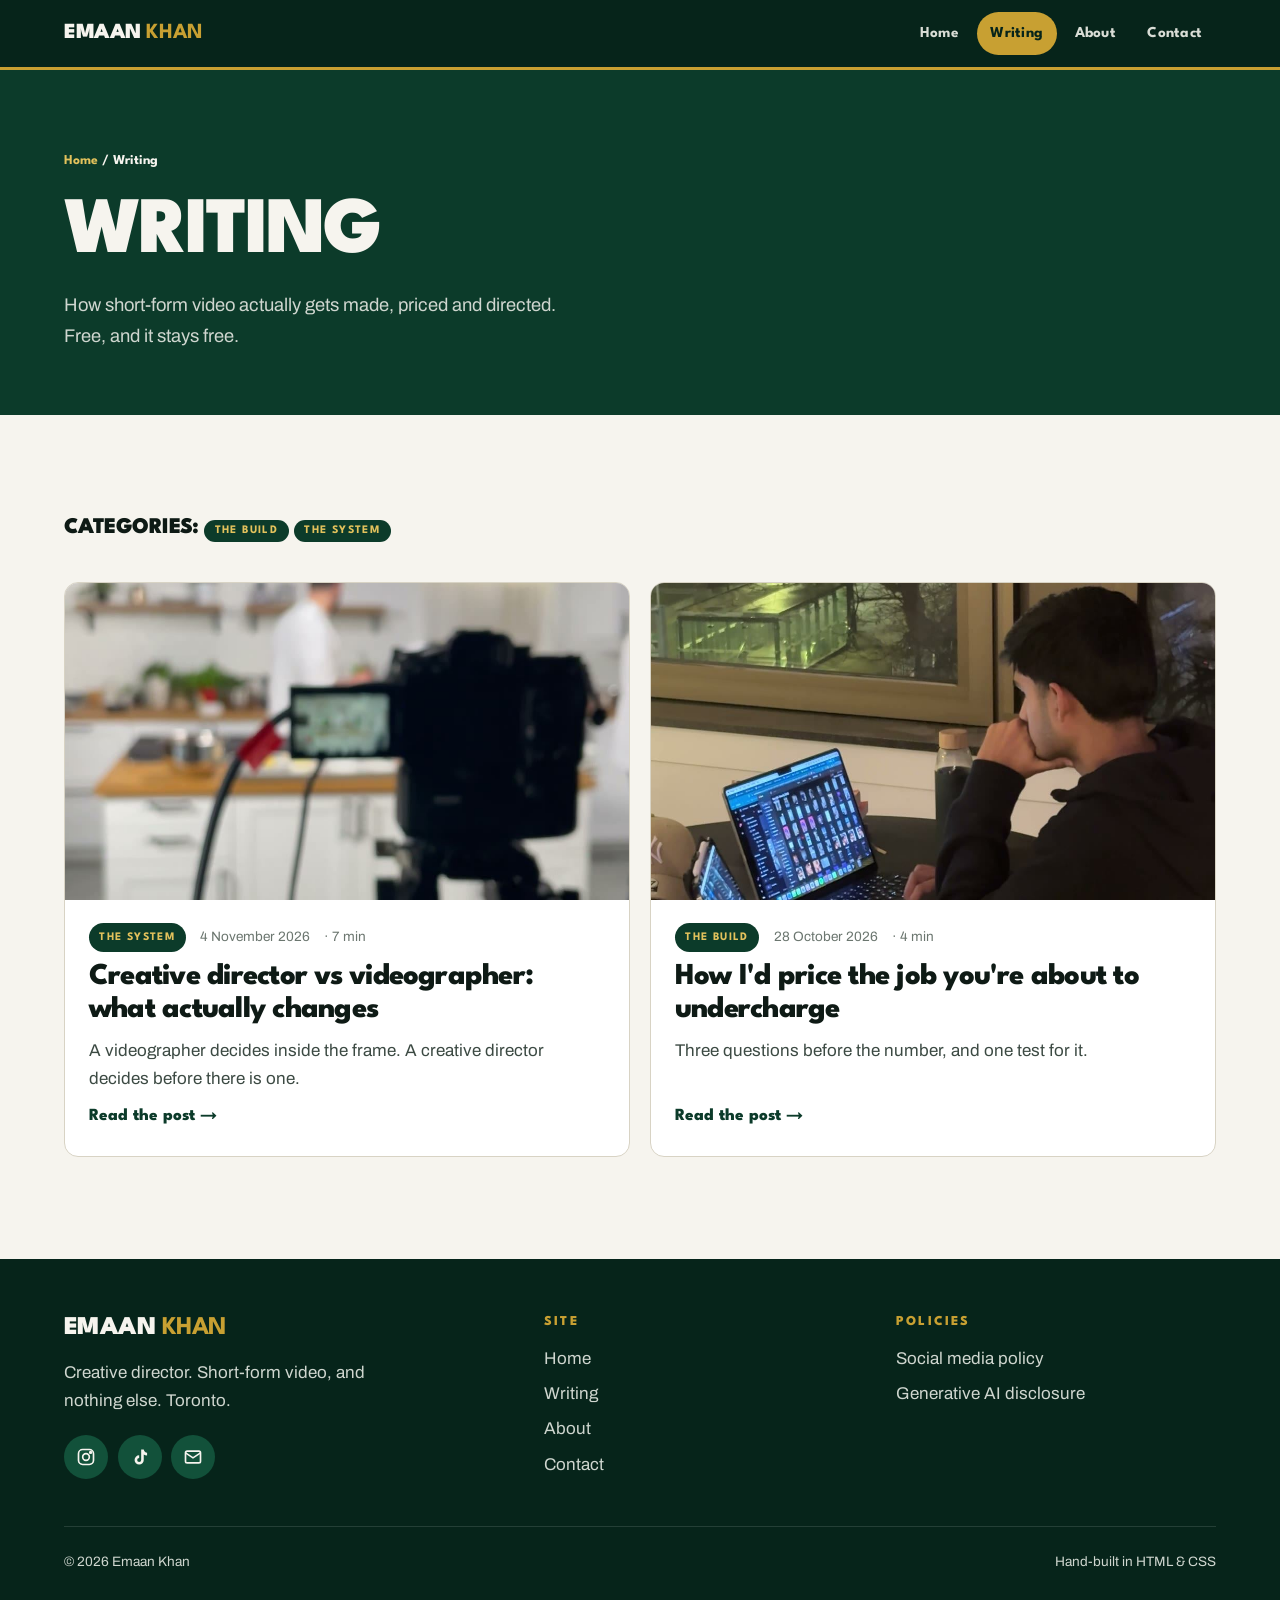
==== writing/index.html @ 7c9ca9fd "Redesign site: bold League Spartan type, clear nav, writing index, real media, About page Adds frame" ====
<!doctype html>
<html lang="en">
<head>
<meta charset="utf-8">
<meta name="viewport" content="width=device-width, initial-scale=1">
<title>Writing | Emaan Khan</title>
<meta name="description" content="Posts on directing, pricing and building short-form video, by Emaan Khan.">
<meta property="og:title" content="Writing | Emaan Khan">
<meta property="og:description" content="Posts on directing, pricing and building short-form video, by Emaan Khan.">
<meta property="og:type" content="website">
<meta name="theme-color" content="#06241A">
<link rel="preconnect" href="https://fonts.googleapis.com"><link rel="preconnect" href="https://fonts.gstatic.com" crossorigin><link href="https://fonts.googleapis.com/css2?family=League+Spartan:wght@600;700;800;900&family=Archivo:wght@400;500;600;700&display=swap" rel="stylesheet">
<link rel="stylesheet" href="../styles.css">

</head>
<body>
<a class="skip" href="#main">Skip to content</a>

<header class="bar" id="bar">
  <div class="wrap bar-in">
    <a class="logo" href="../">Emaan <b>Khan</b></a>
    <button class="menu-toggle" aria-expanded="false" aria-controls="menu">Menu</button>
    <nav aria-label="Primary"><ul class="menu" id="menu"><li><a href=".././">Home</a></li><li><a href="../writing/" aria-current="page">Writing</a></li><li><a href="../about.html">About</a></li><li><a href="../contact.html">Contact</a></li></ul></nav>
  </div>
</header>

<main id="main">

<section class="page-head">
  <div class="wrap">
    <p class="crumbs"><a href="../">Home</a> / Writing</p>
    <h1>Writing</h1>
    <p class="lede">How short-form video actually gets made, priced and directed. Free, and it stays free.</p>
  </div>
</section>
<section class="section">
  <div class="wrap">
    <div class="section-head" id="the-system"><h2 style="font-size:1.4rem">Categories: <span class="chip" id="the-build">The Build</span> <span class="chip">The System</span></h2></div>
    <div class="post-list">
      <a class="post-card rise" href="creative-director-vs-videographer.html">
        <figure><img src="../media/set-monitor.jpg" alt="" loading="lazy"></figure>
        <div class="pc-body">
          <div class="meta"><span class="chip">The System</span><time datetime="2026-11-04">4 November 2026</time><span>&middot; 7 min</span></div>
          <h3>Creative director vs videographer: what actually changes</h3>
          <p>A videographer decides inside the frame. A creative director decides before there is one.</p>
          <span class="read-more">Read the post &rarr;</span>
        </div>
      </a>
      <a class="post-card rise" href="how-to-price-a-video-job.html">
        <figure><img src="../media/desk-window.jpg" alt="" loading="lazy"></figure>
        <div class="pc-body">
          <div class="meta"><span class="chip">The Build</span><time datetime="2026-10-28">28 October 2026</time><span>&middot; 4 min</span></div>
          <h3>How I'd price the job you're about to undercharge</h3>
          <p>Three questions before the number, and one test for it.</p>
          <span class="read-more">Read the post &rarr;</span>
        </div>
      </a>
    </div>
  </div>
</section>
</main>

<footer class="footer">
  <div class="wrap">
    <div class="footer-grid">
      <div>
        <a class="logo" href="../">Emaan <b>Khan</b></a>
        <p style="margin-top:1rem;max-width:34ch">Creative director. Short-form video, and nothing else. Toronto.</p>
        <div class="icons ">
      <a href="https://instagram.com/emaanakh" target="_blank" rel="noopener" aria-label="Instagram"><svg viewBox="0 0 24 24" fill="none" stroke="currentColor" stroke-width="2"><rect x="3" y="3" width="18" height="18" rx="5"/><circle cx="12" cy="12" r="4"/><circle cx="17.5" cy="6.5" r="1" fill="currentColor"/></svg></a>
      <a href="https://tiktok.com/@emaanakh" target="_blank" rel="noopener" aria-label="TikTok"><svg viewBox="0 0 24 24" fill="currentColor"><path d="M16.5 3c.4 2.3 1.9 3.8 4 4v3.1c-1.5 0-2.9-.4-4-1.2v6.6A5.5 5.5 0 1 1 11 10v3.2a2.4 2.4 0 1 0 2.4 2.4V3h3.1z"/></svg></a>
      <a href="mailto:emaan@venture-x.ca" aria-label="Email"><svg viewBox="0 0 24 24" fill="none" stroke="currentColor" stroke-width="2"><rect x="3" y="5" width="18" height="14" rx="2"/><path d="M3 7l9 6 9-6"/></svg></a>
    </div>
      </div>
      <div>
        <h4>Site</h4>
        <ul>
          <li><a href="../">Home</a></li>
          <li><a href="../writing/">Writing</a></li>
          <li><a href="../about.html">About</a></li>
          <li><a href="../contact.html">Contact</a></li>
        </ul>
      </div>
      <div>
        <h4>Policies</h4>
        <ul>
          <li><a href="../policies.html#social">Social media policy</a></li>
          <li><a href="../policies.html#ai">Generative AI disclosure</a></li>
        </ul>
      </div>
    </div>
    <p class="colophon"><span>&copy; 2026 Emaan Khan</span><span>Hand-built in HTML &amp; CSS</span></p>
  </div>
</footer>

<script>
(function(){
  var bar=document.getElementById('bar'),t=bar.querySelector('.menu-toggle');
  t.addEventListener('click',function(){var o=bar.classList.toggle('open');t.setAttribute('aria-expanded',o)});
  var els=document.querySelectorAll('.rise');
  if(!('IntersectionObserver' in window)||matchMedia('(prefers-reduced-motion:reduce)').matches){els.forEach(function(e){e.classList.add('in')});return}
  var io=new IntersectionObserver(function(es){es.forEach(function(e){if(e.isIntersecting){e.target.classList.add('in');io.unobserve(e.target)}})},{rootMargin:'0px 0px -8% 0px',threshold:.05});
  els.forEach(function(e){io.observe(e)});
})();
</script>
</body>
</html>
---- styles.css ----
/* Emaan Khan — personal site, v3 (16 Nov 2026)
   EK PB palette: racing green ground, gold accent, linen for reading.
   Type: League Spartan (display, 800–900) + Archivo (body). Bold, no serifs. */

:root{
  --green:#0C3B2A;
  --green-deep:#06241A;
  --green-lift:#12513A;
  --gold:#C8A032;
  --gold-br:#E3C25C;
  --linen:#F6F4EE;
  --linen-2:#ECE8DD;
  --ink:#0E1A15;
  --ink-2:#3C4A43;
  --ink-3:#6B766F;
  --line:#D8D3C4;
  --display:"League Spartan","Archivo","Helvetica Neue",Arial,sans-serif;
  --body:"Archivo","Helvetica Neue",Arial,sans-serif;
  --wrap:72rem;
  --gap:clamp(3.5rem,8vw,6.5rem);
  --radius:14px;
}

*,*::before,*::after{box-sizing:border-box}
html{-webkit-text-size-adjust:100%;scroll-behavior:smooth;scroll-padding-top:5rem}
body{margin:0;background:var(--linen);color:var(--ink);font-family:var(--body);font-size:1.0625rem;line-height:1.65;-webkit-font-smoothing:antialiased}
img,video{max-width:100%;display:block;height:auto}
a{color:inherit}
h1,h2,h3,h4{font-family:var(--display);font-weight:800;line-height:1;letter-spacing:-.025em;margin:0}
p{margin:0 0 1.1rem}
ul{margin:0;padding:0;list-style:none}

.wrap{width:min(100% - 2rem,var(--wrap));margin-inline:auto}
.narrow{width:min(100% - 2rem,44rem);margin-inline:auto}
.skip{position:absolute;left:-9999px}
.skip:focus{left:1rem;top:1rem;position:fixed;z-index:50;background:var(--gold);color:var(--green-deep);padding:.6rem 1rem;font-weight:700}
:focus-visible{outline:3px solid var(--gold);outline-offset:3px}

.eyebrow{font-family:var(--display);font-weight:700;font-size:.8rem;letter-spacing:.16em;text-transform:uppercase;color:var(--gold)}
.dim{color:var(--ink-3)}

/* ── top bar ───────────────────────────────────────────────── */
.bar{position:sticky;top:0;z-index:20;background:var(--green-deep);color:var(--linen);border-bottom:3px solid var(--gold)}
.bar-in{display:flex;align-items:center;justify-content:flex-start;gap:1rem;min-height:4.2rem}
.bar .logo{margin-right:auto}
.logo{font-family:var(--display);font-weight:900;font-size:1.35rem;text-decoration:none;letter-spacing:-.02em;text-transform:uppercase;line-height:1}
.logo b{color:var(--gold)}
.menu{display:flex;gap:.25rem}
.menu a{display:block;padding:.55rem .85rem;border-radius:999px;text-decoration:none;font-family:var(--display);font-weight:700;font-size:.95rem;letter-spacing:.02em;color:#D9DDD6;transition:background .15s,color .15s}
.menu a:hover{background:var(--green-lift);color:#fff}
.menu a[aria-current]{background:var(--gold);color:var(--green-deep)}
.menu .cta-pill{border:2px solid var(--gold);color:var(--gold-br)}
.menu-toggle{display:none}
@media (max-width:720px){
  .menu-toggle{display:inline-flex;align-items:center;gap:.5rem;background:none;border:2px solid var(--gold);color:var(--gold-br);font-family:var(--display);font-weight:700;font-size:.9rem;padding:.45rem .85rem;border-radius:999px;cursor:pointer}
  .menu{display:none;position:absolute;left:0;right:0;top:100%;flex-direction:column;background:var(--green-deep);padding:.5rem 1rem 1rem;border-bottom:3px solid var(--gold)}
  .bar.open .menu{display:flex}
  .menu a{font-size:1.15rem;padding:.8rem 1rem;border-radius:10px}
}

/* ── buttons ───────────────────────────────────────────────── */
.btn{display:inline-flex;align-items:center;gap:.6rem;font-family:var(--display);font-weight:800;font-size:1.05rem;text-decoration:none;background:var(--gold);color:var(--green-deep);padding:.95rem 1.5rem;border-radius:999px;border:0;cursor:pointer;transition:transform .15s,background .15s}
.btn:hover{background:var(--gold-br);transform:translateY(-2px)}
.btn-ghost{background:transparent;color:inherit;border:2px solid currentColor}
.btn-ghost:hover{background:rgba(255,255,255,.08)}
.btn-row{display:flex;flex-wrap:wrap;gap:.75rem;margin-top:2rem}

/* ── hero ──────────────────────────────────────────────────── */
.hero{background:var(--green);color:var(--linen);padding:clamp(3rem,7vw,5.5rem) 0}
.hero-grid{display:grid;gap:2.5rem;align-items:center}
@media (min-width:860px){.hero-grid{grid-template-columns:1.25fr .75fr}}
.hero h1{font-size:clamp(2.9rem,8.5vw,6.2rem);font-weight:900;text-transform:uppercase;letter-spacing:-.035em;line-height:.92}
.hero h1 b{color:var(--gold)}
.hero .lede{font-size:clamp(1.05rem,2vw,1.25rem);color:#CFD6CF;max-width:40ch;margin-top:1.5rem}
.hero-media{border-radius:var(--radius);overflow:hidden;aspect-ratio:4/5;background:var(--green-deep);box-shadow:0 30px 60px -25px rgba(0,0,0,.6)}
.hero-media img,.hero-media video{width:100%;height:100%;object-fit:cover}

/* ── sections ──────────────────────────────────────────────── */
.section{padding:var(--gap) 0}
.section-alt{background:var(--linen-2)}
.section-dark{background:var(--green-deep);color:var(--linen)}
.section-head{display:flex;flex-wrap:wrap;align-items:end;justify-content:space-between;gap:1rem;margin-bottom:2.5rem}
.section-head h2{font-size:clamp(2.2rem,5.5vw,3.8rem);text-transform:uppercase;font-weight:900}
.section-head a{font-family:var(--display);font-weight:700;text-decoration:none;border-bottom:3px solid var(--gold)}

/* service cards */
.cards{display:grid;gap:1.25rem}
@media (min-width:760px){.cards{grid-template-columns:repeat(3,1fr)}}
.card{background:#fff;border-radius:var(--radius);overflow:hidden;border:1px solid var(--line);display:flex;flex-direction:column}
.card figure{margin:0;aspect-ratio:4/3;overflow:hidden}
.card figure img{width:100%;height:100%;object-fit:cover;transition:transform .5s}
.card:hover figure img{transform:scale(1.04)}
.card-body{padding:1.4rem 1.4rem 1.6rem}
.card .num{font-family:var(--display);font-weight:900;color:var(--gold);font-size:1rem}
.card h3{font-size:2rem;text-transform:uppercase;margin:.3rem 0 .6rem}
.card p{color:var(--ink-2);margin:0}

/* reel */
.reel-grid{display:grid;gap:2rem;align-items:center}
@media (min-width:860px){.reel-grid{grid-template-columns:.8fr 1.2fr}}
.reel-player{border-radius:var(--radius);overflow:hidden;background:#000;max-width:24rem;width:100%;margin-inline:auto;aspect-ratio:9/16}
.reel-player video{width:100%;height:100%;object-fit:cover}
.reel-copy h2{font-size:clamp(2.2rem,5vw,3.6rem);text-transform:uppercase;font-weight:900;margin-bottom:1.2rem}
.reel-copy h2 b{color:var(--gold)}
.reel-copy p{color:#CFD6CF;max-width:46ch}

/* post list */
.post-list{display:grid;gap:1.25rem}
@media (min-width:760px){.post-list{grid-template-columns:repeat(2,1fr)}}
.post-card{display:grid;grid-template-rows:auto 1fr;background:#fff;border:1px solid var(--line);border-radius:var(--radius);overflow:hidden;text-decoration:none;transition:transform .15s,box-shadow .15s}
.post-card:hover{transform:translateY(-4px);box-shadow:0 18px 40px -22px rgba(6,36,26,.45)}
.post-card figure{margin:0;aspect-ratio:16/9;overflow:hidden}
.post-card figure img{width:100%;height:100%;object-fit:cover}
.post-card .pc-body{padding:1.4rem 1.5rem 1.6rem;display:flex;flex-direction:column;gap:.6rem}
.post-card h3{font-size:clamp(1.45rem,2.6vw,1.9rem);line-height:1.08}
.post-card p{color:var(--ink-2);margin:0}
.meta{display:flex;flex-wrap:wrap;gap:.4rem .9rem;align-items:center;font-size:.85rem;color:var(--ink-3)}
.chip{display:inline-block;font-family:var(--display);font-weight:700;font-size:.72rem;letter-spacing:.12em;text-transform:uppercase;background:var(--green);color:var(--gold-br);padding:.32rem .65rem;border-radius:999px;text-decoration:none}
.read-more{font-family:var(--display);font-weight:800;color:var(--green);margin-top:auto}

/* mentorship */
.split{display:grid;gap:2.5rem}
@media (min-width:860px){.split{grid-template-columns:1fr 1fr;align-items:start}}
.big-claim{font-family:var(--display);font-weight:800;font-size:clamp(1.8rem,3.6vw,2.6rem);line-height:1.08;letter-spacing:-.02em;margin-bottom:1.4rem}
.ticks li{position:relative;padding:.85rem 0 .85rem 2.2rem;border-bottom:1px solid var(--line);font-weight:600}
.ticks li::before{content:"";position:absolute;left:0;top:1.05rem;width:1.15rem;height:1.15rem;border-radius:50%;background:var(--gold) url("data:image/svg+xml,%3Csvg xmlns='http://www.w3.org/2000/svg' viewBox='0 0 20 20'%3E%3Cpath d='M5 10.5l3 3 7-7' fill='none' stroke='%2306241A' stroke-width='2.6'/%3E%3C/svg%3E") center/80% no-repeat}

/* big CTA band */
.cta-band{background:var(--gold);color:var(--green-deep);padding:clamp(3.5rem,8vw,6rem) 0;text-align:center}
.cta-band h2{font-size:clamp(2.4rem,7vw,5rem);text-transform:uppercase;font-weight:900;letter-spacing:-.035em}
.cta-band p{font-size:1.15rem;max-width:40ch;margin:1rem auto 2rem;font-weight:500}
.cta-band .btn{background:var(--green-deep);color:var(--linen)}
.cta-band .btn:hover{background:var(--green)}

/* ── page header (inner pages) ─────────────────────────────── */
.page-head{background:var(--green);color:var(--linen);padding:clamp(3rem,7vw,5rem) 0 clamp(2.5rem,6vw,4rem)}
.page-head h1{font-size:clamp(2.5rem,7vw,5rem);text-transform:uppercase;font-weight:900;letter-spacing:-.035em;line-height:.95;max-width:18ch}
.page-head .lede{color:#CFD6CF;font-size:1.15rem;max-width:48ch;margin:1.2rem 0 0}
.crumbs{font-family:var(--display);font-weight:700;font-size:.85rem;margin-bottom:1.4rem}
.crumbs a{color:var(--gold-br);text-decoration:none}
.crumbs a:hover{text-decoration:underline}

/* ── article ───────────────────────────────────────────────── */
.article-head{background:var(--green);color:var(--linen);padding:clamp(2.5rem,6vw,4.5rem) 0 0}
.article-head h1{font-size:clamp(2.2rem,5.6vw,4rem);line-height:1;letter-spacing:-.03em;max-width:20ch;margin:.9rem 0 1.1rem}
.article-head .standfirst{font-size:1.2rem;color:#CFD6CF;max-width:46ch}
.article-head .meta{color:#AEB9B1}
.article-hero{margin:2.5rem 0 0;transform:translateY(3rem);border-radius:var(--radius);overflow:hidden;aspect-ratio:16/9;box-shadow:0 30px 60px -30px rgba(0,0,0,.55)}
.article-hero img{width:100%;height:100%;object-fit:cover}
.article{padding:5.5rem 0 var(--gap)}
.prose{font-size:1.125rem;line-height:1.75}
.prose h2{font-size:clamp(1.6rem,3.4vw,2.2rem);margin:2.8rem 0 1rem;letter-spacing:-.02em}
.prose h3{font-size:1.35rem;margin:2rem 0 .8rem}
.prose a{color:var(--green);font-weight:600;text-decoration:underline;text-decoration-color:var(--gold);text-decoration-thickness:3px;text-underline-offset:.2em}
.prose a:hover{background:rgba(200,160,50,.18)}
.prose strong{color:var(--ink)}
.prose .lede{font-family:var(--display);font-weight:700;font-size:1.45rem;line-height:1.3;letter-spacing:-.01em;color:var(--green);border-left:5px solid var(--gold);padding-left:1.1rem;margin:0 0 2rem}
.prose ul,.prose ol{padding-left:1.3rem;margin:0 0 1.2rem}
.prose ul{list-style:disc}
.prose li{margin:.35rem 0}
.prose ul.plain{list-style:none;padding:0}
.prose ul.plain li{padding:.75rem 0;border-bottom:1px solid var(--line)}
.prose hr{border:0;border-top:3px solid var(--gold);margin:3.5rem 0;width:5rem}
.prose figure{margin:2.4rem 0}
.prose figure img{border-radius:var(--radius);width:100%}
.prose figure.tall img{max-height:38rem;object-fit:cover}
.prose figcaption{font-size:.88rem;color:var(--ink-3);margin-top:.7rem}
.prose figure.fig{background:var(--green-deep);border-radius:var(--radius);padding:1.4rem}
.prose figure.fig figcaption{color:#AEB9B1}
.prose figure.fig svg{width:100%;height:auto;display:block}
.prose details{border:1px solid var(--line);border-radius:10px;padding:.9rem 1.1rem;margin:.6rem 0;background:#fff}
.prose summary{font-weight:700;cursor:pointer}

.post-foot{margin-top:3rem;padding-top:2rem;border-top:1px solid var(--line);display:grid;gap:1.2rem}
.taxo{display:flex;flex-wrap:wrap;gap:.45rem;align-items:center}
.taxo .lbl{font-family:var(--display);font-weight:800;font-size:.8rem;letter-spacing:.14em;text-transform:uppercase;margin-right:.3rem;min-width:6.5rem}
.tag{font-size:.85rem;font-weight:600;background:#fff;border:1px solid var(--line);color:var(--ink-2);padding:.3rem .7rem;border-radius:999px;text-decoration:none}
.ai-note{font-size:.92rem;background:#fff;border:1px solid var(--line);border-left:5px solid var(--gold);border-radius:10px;padding:1rem 1.2rem;color:var(--ink-2)}
.ai-note a{color:var(--green);font-weight:600}
.share{display:flex;gap:.5rem;align-items:center;flex-wrap:wrap}
.next-prev{display:grid;gap:1rem;margin-top:1rem}
@media (min-width:700px){.next-prev{grid-template-columns:1fr 1fr}}
.next-prev a{display:block;background:var(--green);color:var(--linen);border-radius:var(--radius);padding:1.2rem 1.4rem;text-decoration:none;font-family:var(--display);font-weight:800;font-size:1.15rem;line-height:1.15}
.next-prev a span{display:block;font-size:.75rem;letter-spacing:.14em;text-transform:uppercase;color:var(--gold-br);margin-bottom:.4rem}
.next-prev a:hover{background:var(--green-lift)}

/* about */
.about-grid{display:grid;gap:2.5rem}
@media (min-width:860px){.about-grid{grid-template-columns:.8fr 1.2fr;align-items:start}}
.portrait{border-radius:var(--radius);overflow:hidden;aspect-ratio:4/5;position:sticky;top:6rem}
.portrait img{width:100%;height:100%;object-fit:cover}
.creds{display:grid;gap:.8rem;margin:1.5rem 0}
.cred{display:flex;gap:1rem;align-items:center;background:#fff;border:1px solid var(--line);border-radius:12px;padding:1rem 1.2rem;text-decoration:none}
.cred b{font-family:var(--display);font-size:1.1rem}
.cred span{color:var(--ink-3);font-size:.92rem;display:block}
.cred .arrow{margin-left:auto;font-family:var(--display);font-weight:900;color:var(--gold);font-size:1.4rem}
.facts{display:grid;grid-template-columns:repeat(auto-fit,minmax(9rem,1fr));gap:1rem;margin:2rem 0}
.fact{background:var(--green);color:var(--linen);border-radius:12px;padding:1.1rem 1.2rem}
.fact b{display:block;font-family:var(--display);font-weight:900;font-size:1.6rem;color:var(--gold-br);line-height:1.05}
.fact span{font-size:.9rem;color:#CFD6CF}

/* contact form */
.form{display:grid;gap:1.1rem;background:#fff;border:1px solid var(--line);border-radius:var(--radius);padding:clamp(1.3rem,4vw,2.2rem)}
.form label{display:block;font-family:var(--display);font-weight:700;font-size:1rem;margin-bottom:.4rem}
.form input,.form textarea{width:100%;font:inherit;padding:.85rem 1rem;border:2px solid var(--line);border-radius:10px;background:var(--linen)}
.form input:focus,.form textarea:focus{border-color:var(--green);outline:none;background:#fff}
.form textarea{min-height:9rem;resize:vertical}
.form .note{font-size:.9rem;color:var(--ink-3);margin:0}
.contact-side{display:grid;gap:1rem;align-content:start}
.contact-side .cred{background:var(--linen-2)}

/* ── footer ────────────────────────────────────────────────── */
.footer{background:var(--green-deep);color:#CFD6CF;padding:3.5rem 0 2rem}
.footer-grid{display:grid;gap:2rem}
@media (min-width:760px){.footer-grid{grid-template-columns:1.4fr 1fr 1fr}}
.footer .logo{color:var(--linen);font-size:1.6rem}
.footer h4{font-size:.85rem;letter-spacing:.16em;text-transform:uppercase;color:var(--gold);margin-bottom:1rem;font-weight:800}
.footer li{margin:.45rem 0}
.footer a{text-decoration:none}
.footer a:hover{color:#fff;text-decoration:underline}
.icons{display:flex;gap:.6rem;margin-top:1.2rem}
.icons a{width:2.75rem;height:2.75rem;display:grid;place-items:center;border-radius:50%;background:var(--green-lift);color:var(--linen);transition:background .15s,color .15s}
.icons a:hover{background:var(--gold);color:var(--green-deep);text-decoration:none}
.icons svg{width:1.25rem;height:1.25rem}
.colophon{margin-top:2.5rem;padding-top:1.5rem;border-top:1px solid rgba(255,255,255,.12);font-size:.85rem;display:flex;flex-wrap:wrap;justify-content:space-between;gap:.5rem}

/* reveal */
.rise{opacity:0;transform:translateY(18px);transition:opacity .6s ease,transform .6s ease}
.rise.in{opacity:1;transform:none}
@media (prefers-reduced-motion:reduce){.rise{opacity:1;transform:none;transition:none}.btn:hover,.post-card:hover{transform:none}}
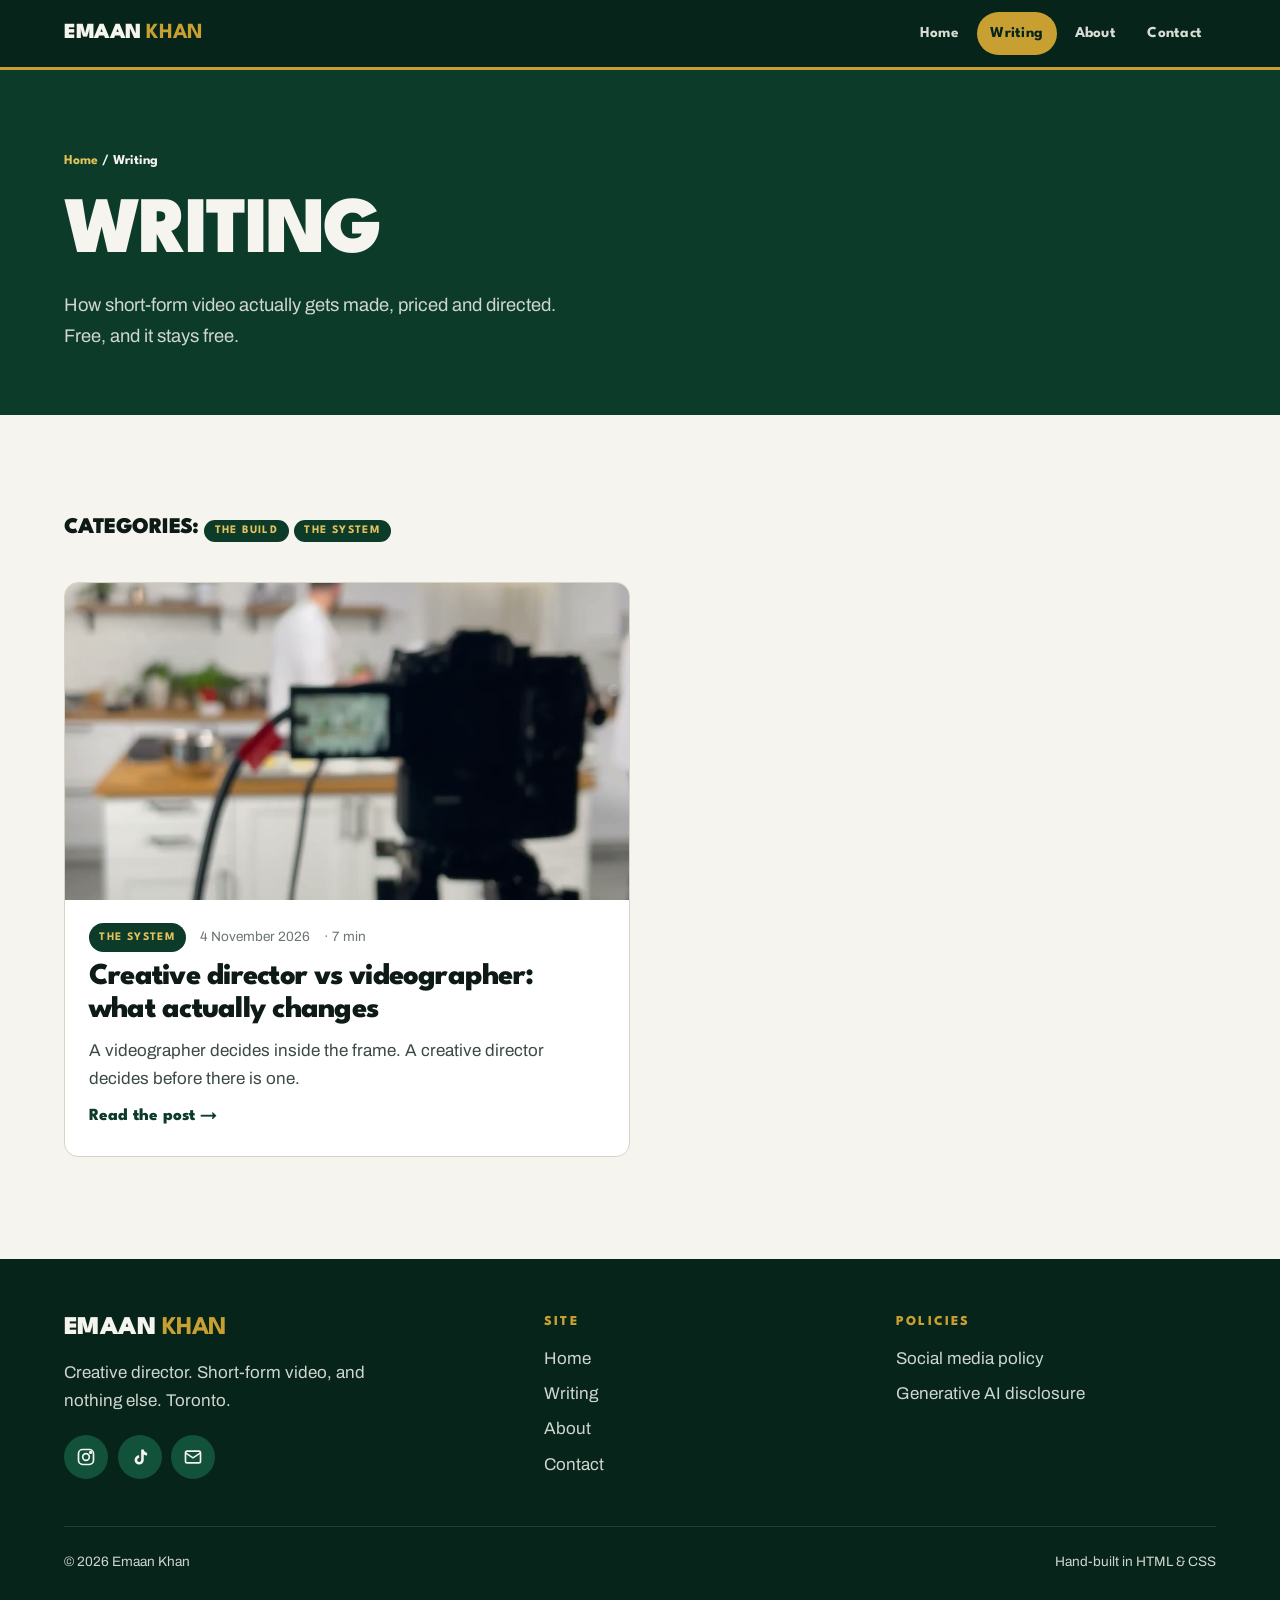
==== commit 2a2ff609: "Lead with one post: archive the pricing post, relink creative director post to About Co-Authored-By:" ====
--- a/writing/index.html
+++ b/writing/index.html
@@ -43,15 +43,6 @@
           <div class="meta"><span class="chip">The System</span><time datetime="2026-11-04">4 November 2026</time><span>&middot; 7 min</span></div>
           <h3>Creative director vs videographer: what actually changes</h3>
           <p>A videographer decides inside the frame. A creative director decides before there is one.</p>
-          <span class="read-more">Read the post &rarr;</span>
-        </div>
-      </a>
-      <a class="post-card rise" href="how-to-price-a-video-job.html">
-        <figure><img src="../media/desk-window.jpg" alt="" loading="lazy"></figure>
-        <div class="pc-body">
-          <div class="meta"><span class="chip">The Build</span><time datetime="2026-10-28">28 October 2026</time><span>&middot; 4 min</span></div>
-          <h3>How I'd price the job you're about to undercharge</h3>
-          <p>Three questions before the number, and one test for it.</p>
           <span class="read-more">Read the post &rarr;</span>
         </div>
       </a>
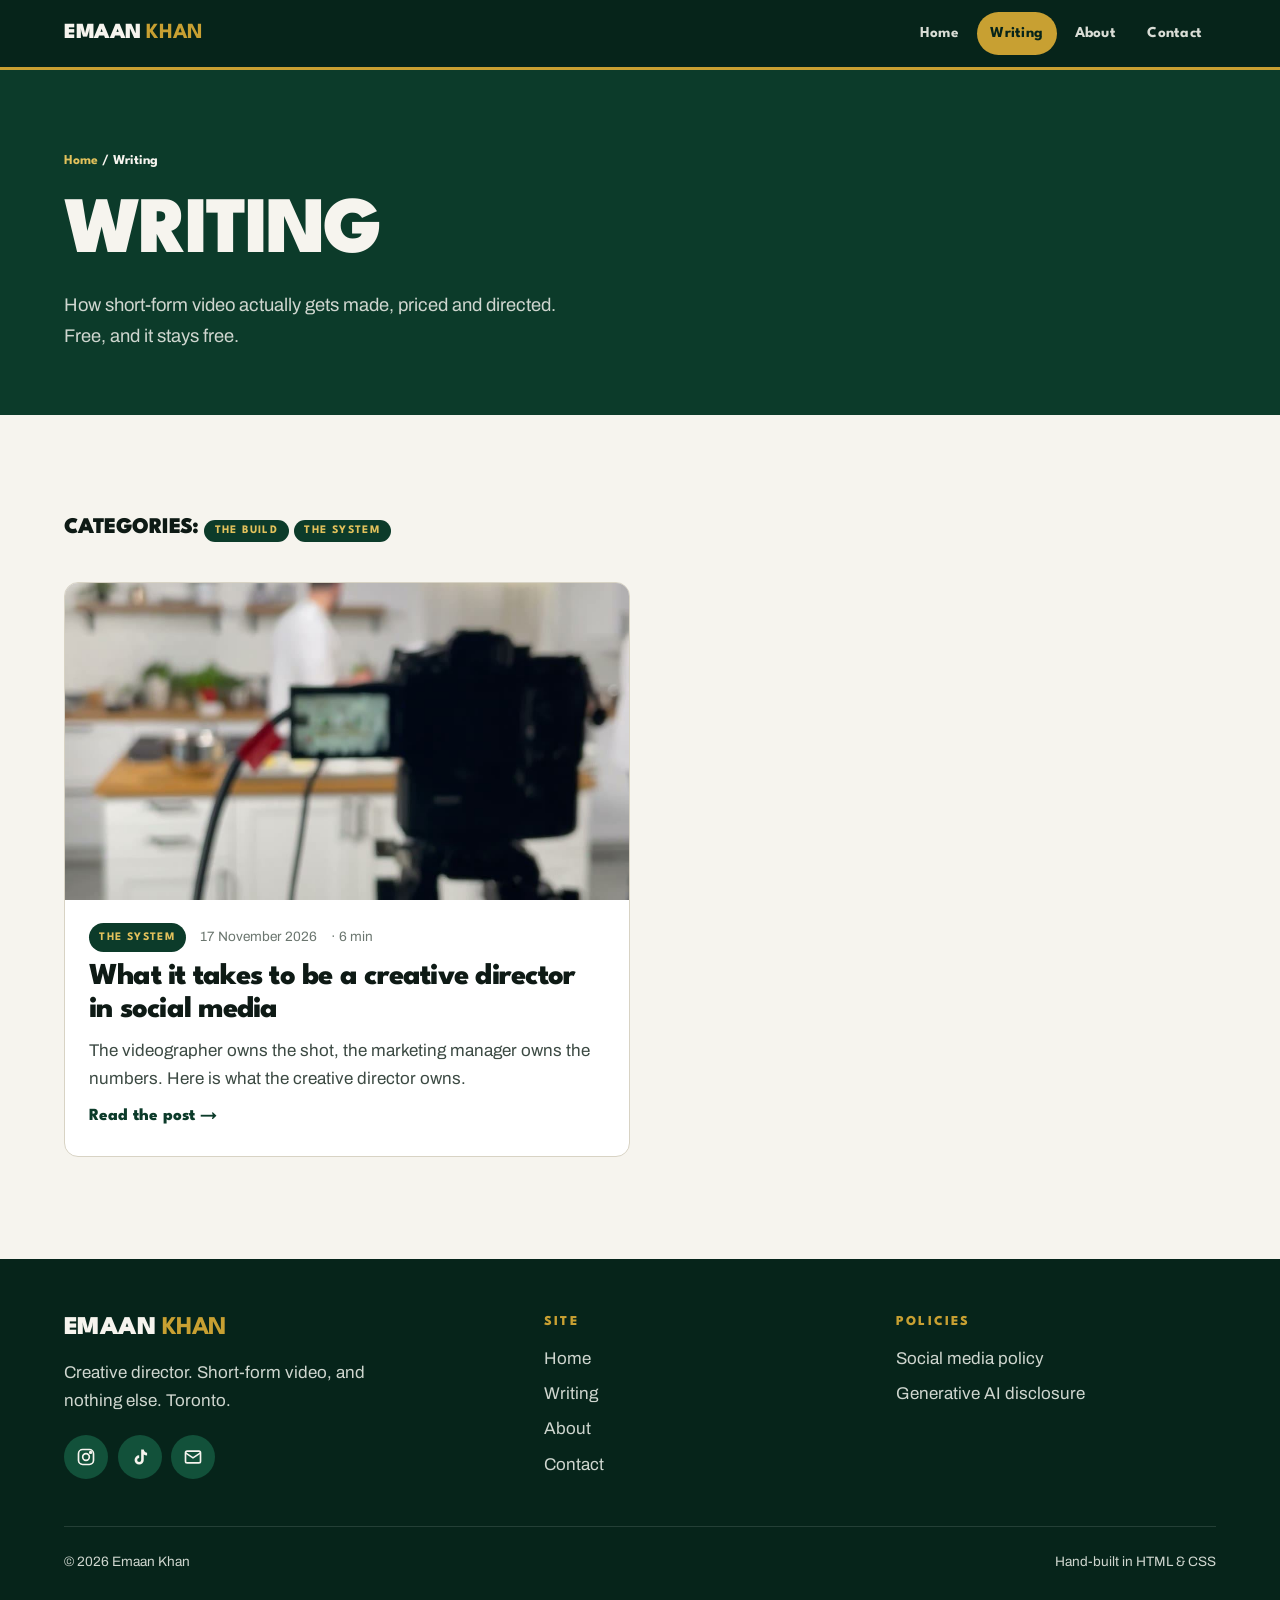
==== commit 0399b4ad: "Reposition the post: what it takes to be a creative director in social media Co-Authored-By: Claude " ====
--- a/writing/index.html
+++ b/writing/index.html
@@ -37,12 +37,12 @@
   <div class="wrap">
     <div class="section-head" id="the-system"><h2 style="font-size:1.4rem">Categories: <span class="chip" id="the-build">The Build</span> <span class="chip">The System</span></h2></div>
     <div class="post-list">
-      <a class="post-card rise" href="creative-director-vs-videographer.html">
+      <a class="post-card rise" href="what-it-takes-to-be-a-creative-director.html">
         <figure><img src="../media/set-monitor.jpg" alt="" loading="lazy"></figure>
         <div class="pc-body">
-          <div class="meta"><span class="chip">The System</span><time datetime="2026-11-04">4 November 2026</time><span>&middot; 7 min</span></div>
-          <h3>Creative director vs videographer: what actually changes</h3>
-          <p>A videographer decides inside the frame. A creative director decides before there is one.</p>
+          <div class="meta"><span class="chip">The System</span><time datetime="2026-11-17">17 November 2026</time><span>&middot; 6 min</span></div>
+          <h3>What it takes to be a creative director in social media</h3>
+          <p>The videographer owns the shot, the marketing manager owns the numbers. Here is what the creative director owns.</p>
           <span class="read-more">Read the post &rarr;</span>
         </div>
       </a>
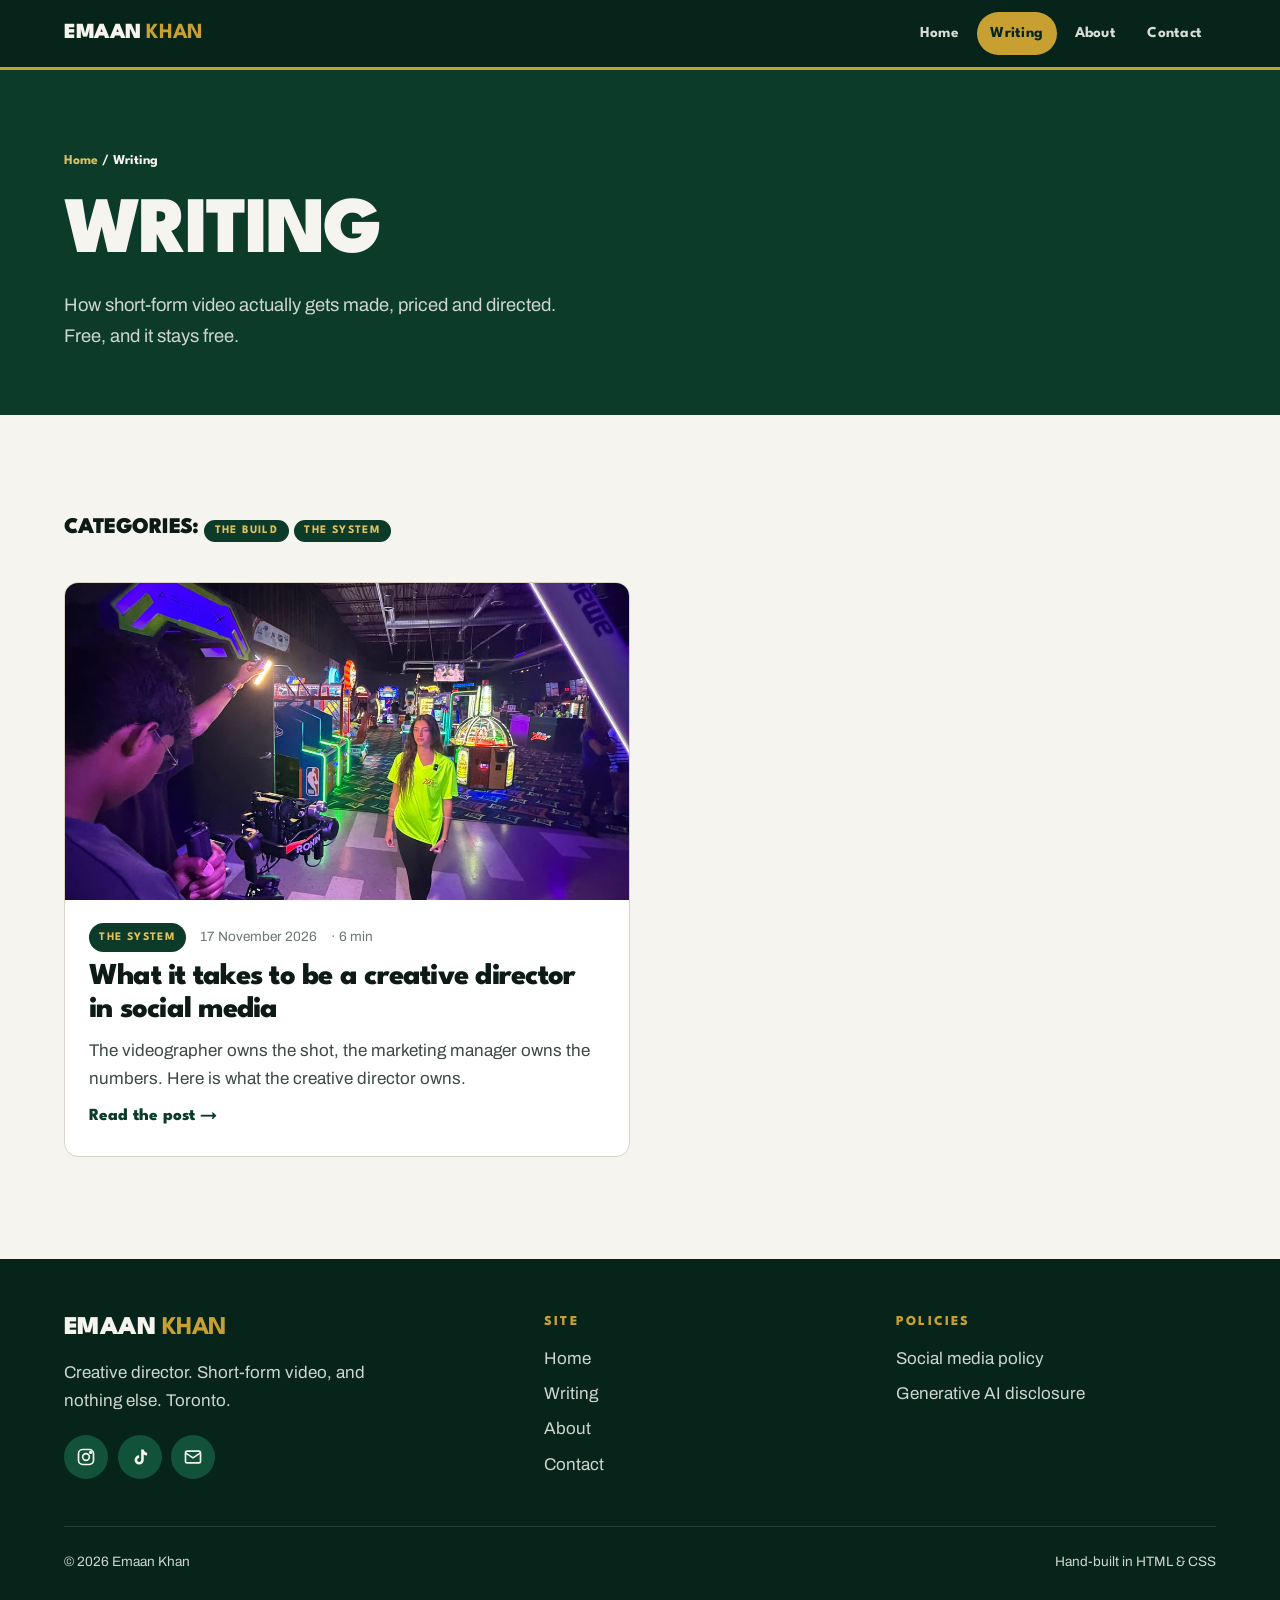
==== commit edca06e7: "Post rewritten in Emaan's voice; sharp stills replace blurry frames; add VX BTS photos Co-Authored-B" ====
--- a/writing/index.html
+++ b/writing/index.html
@@ -38,7 +38,7 @@
     <div class="section-head" id="the-system"><h2 style="font-size:1.4rem">Categories: <span class="chip" id="the-build">The Build</span> <span class="chip">The System</span></h2></div>
     <div class="post-list">
       <a class="post-card rise" href="what-it-takes-to-be-a-creative-director.html">
-        <figure><img src="../media/set-monitor.jpg" alt="" loading="lazy"></figure>
+        <figure><img src="../media/arcade-gimbal.jpg" alt="" loading="lazy"></figure>
         <div class="pc-body">
           <div class="meta"><span class="chip">The System</span><time datetime="2026-11-17">17 November 2026</time><span>&middot; 6 min</span></div>
           <h3>What it takes to be a creative director in social media</h3>
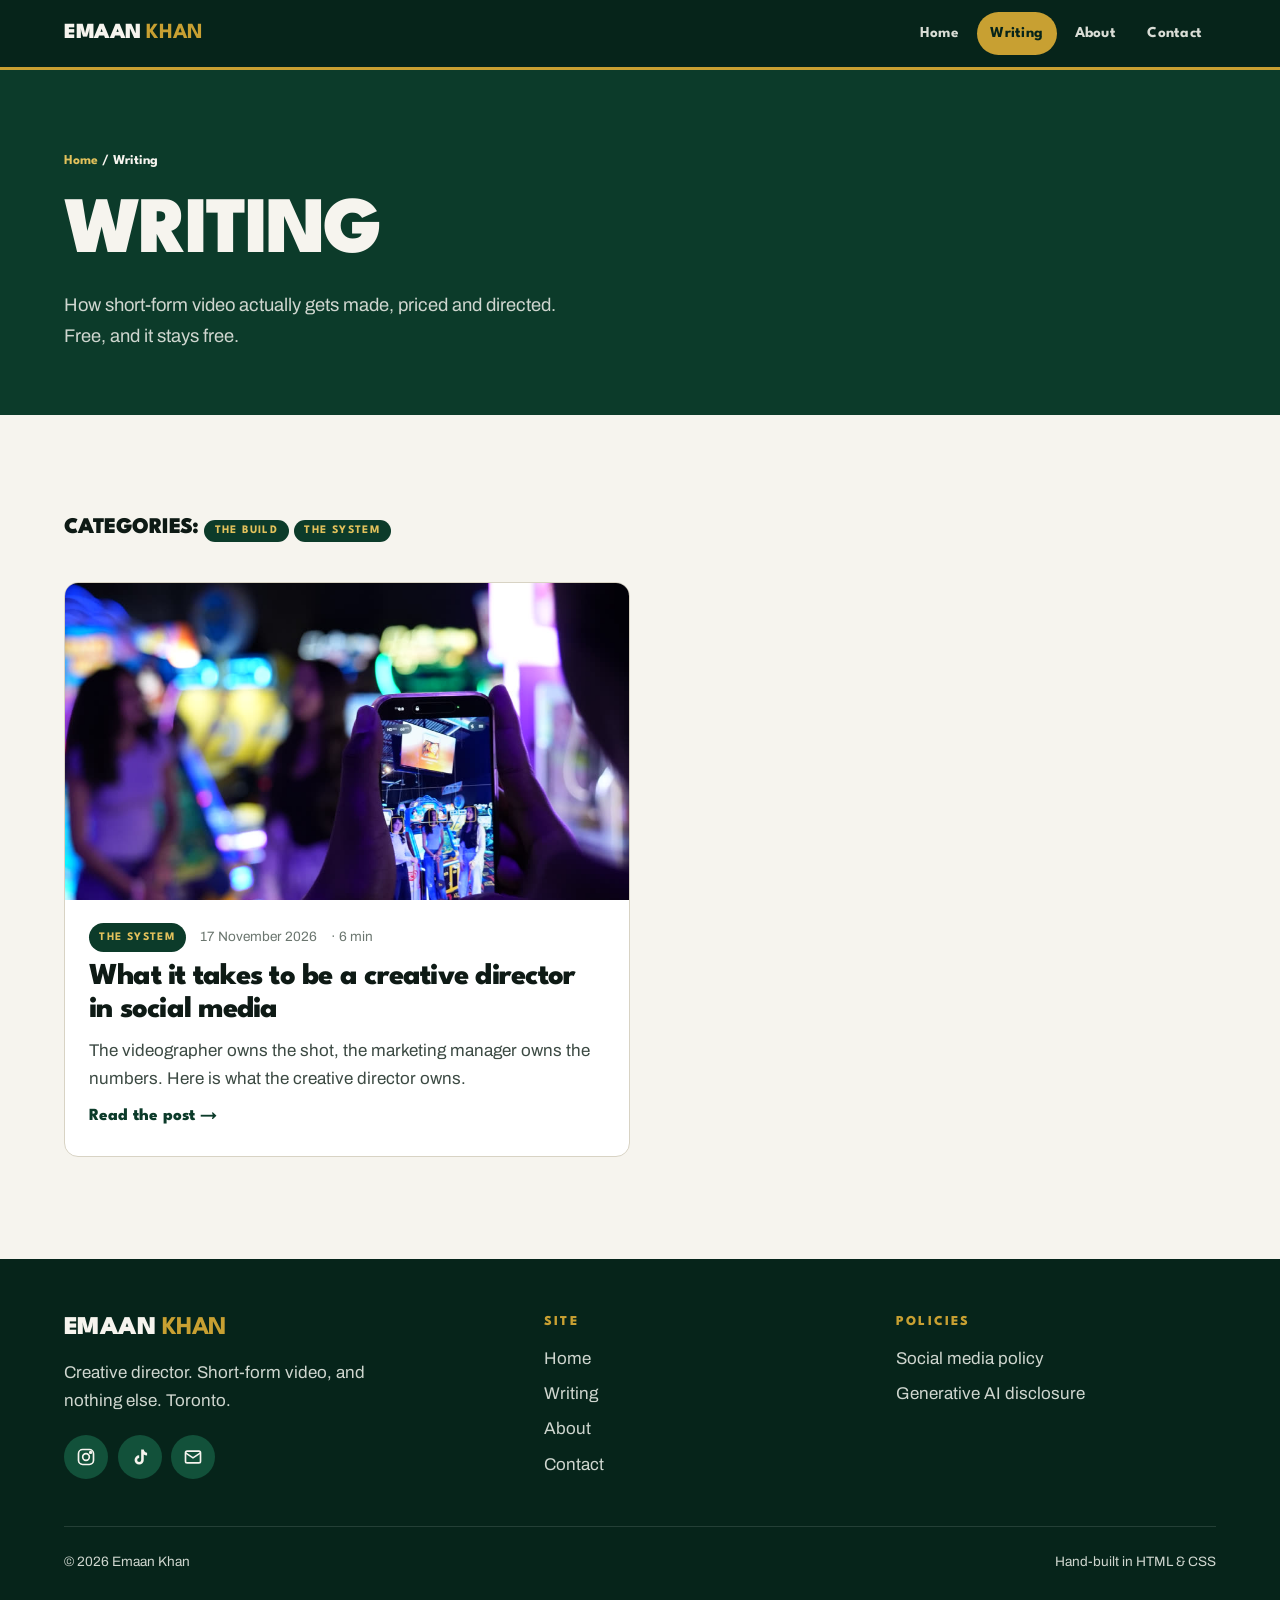
==== commit 3ed29118: "New home card photos, punchier 15-cut home reel, new post photos Co-Authored-By: Claude Opus 5.5 <no" ====
--- a/writing/index.html
+++ b/writing/index.html
@@ -38,7 +38,7 @@
     <div class="section-head" id="the-system"><h2 style="font-size:1.4rem">Categories: <span class="chip" id="the-build">The Build</span> <span class="chip">The System</span></h2></div>
     <div class="post-list">
       <a class="post-card rise" href="what-it-takes-to-be-a-creative-director.html">
-        <figure><img src="../media/arcade-gimbal.jpg" alt="" loading="lazy"></figure>
+        <figure><img src="../media/arcade-phone.jpg" alt="" loading="lazy"></figure>
         <div class="pc-body">
           <div class="meta"><span class="chip">The System</span><time datetime="2026-11-17">17 November 2026</time><span>&middot; 6 min</span></div>
           <h3>What it takes to be a creative director in social media</h3>
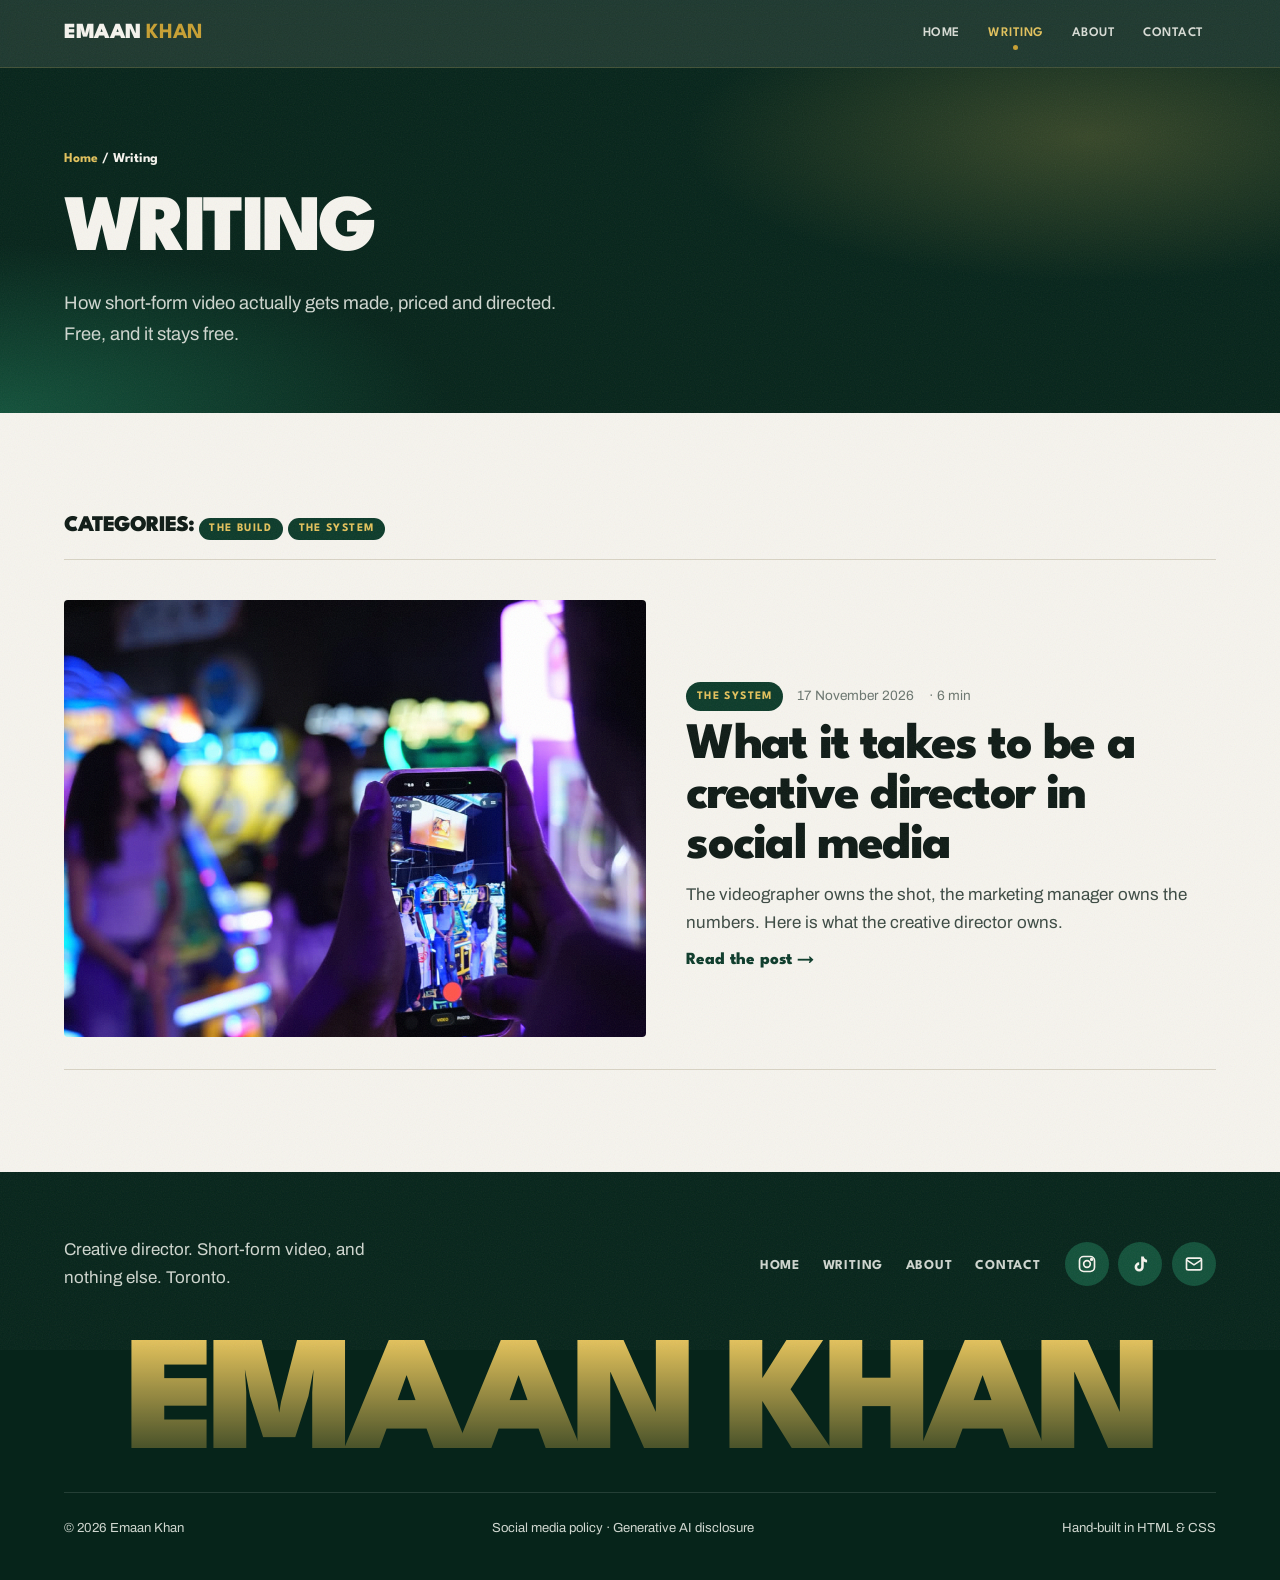
==== commit 72a7ebb4: "v4 editorial layer: glow, grain, floating parallax collage, ticker, staggered cards, wordmark footer" ====
--- a/writing/index.html
+++ b/writing/index.html
@@ -51,36 +51,19 @@
 </section>
 </main>
 
-<footer class="footer">
+<footer class="fx">
   <div class="wrap">
-    <div class="footer-grid">
-      <div>
-        <a class="logo" href="../">Emaan <b>Khan</b></a>
-        <p style="margin-top:1rem;max-width:34ch">Creative director. Short-form video, and nothing else. Toronto.</p>
-        <div class="icons ">
+    <div class="fx-row">
+      <p class="fx-line">Creative director. Short-form video, and nothing else. Toronto.</p>
+      <nav aria-label="Footer"><ul class="fx-links"><li><a href=".././">Home</a></li><li><a href="../writing/">Writing</a></li><li><a href="../about.html">About</a></li><li><a href="../contact.html">Contact</a></li></ul></nav>
+      <div class="icons">
       <a href="https://instagram.com/emaanakh" target="_blank" rel="noopener" aria-label="Instagram"><svg viewBox="0 0 24 24" fill="none" stroke="currentColor" stroke-width="2"><rect x="3" y="3" width="18" height="18" rx="5"/><circle cx="12" cy="12" r="4"/><circle cx="17.5" cy="6.5" r="1" fill="currentColor"/></svg></a>
       <a href="https://tiktok.com/@emaanakh" target="_blank" rel="noopener" aria-label="TikTok"><svg viewBox="0 0 24 24" fill="currentColor"><path d="M16.5 3c.4 2.3 1.9 3.8 4 4v3.1c-1.5 0-2.9-.4-4-1.2v6.6A5.5 5.5 0 1 1 11 10v3.2a2.4 2.4 0 1 0 2.4 2.4V3h3.1z"/></svg></a>
       <a href="mailto:emaan@venture-x.ca" aria-label="Email"><svg viewBox="0 0 24 24" fill="none" stroke="currentColor" stroke-width="2"><rect x="3" y="5" width="18" height="14" rx="2"/><path d="M3 7l9 6 9-6"/></svg></a>
     </div>
-      </div>
-      <div>
-        <h4>Site</h4>
-        <ul>
-          <li><a href="../">Home</a></li>
-          <li><a href="../writing/">Writing</a></li>
-          <li><a href="../about.html">About</a></li>
-          <li><a href="../contact.html">Contact</a></li>
-        </ul>
-      </div>
-      <div>
-        <h4>Policies</h4>
-        <ul>
-          <li><a href="../policies.html#social">Social media policy</a></li>
-          <li><a href="../policies.html#ai">Generative AI disclosure</a></li>
-        </ul>
-      </div>
     </div>
-    <p class="colophon"><span>&copy; 2026 Emaan Khan</span><span>Hand-built in HTML &amp; CSS</span></p>
+    <p class="fx-word" aria-hidden="true">Emaan Khan</p>
+    <p class="colophon"><span>&copy; 2026 Emaan Khan</span><span><a href="../policies.html#social">Social media policy</a> &middot; <a href="../policies.html#ai">Generative AI disclosure</a></span><span>Hand-built in HTML &amp; CSS</span></p>
   </div>
 </footer>
 
@@ -94,5 +77,6 @@
   els.forEach(function(e){io.observe(e)});
 })();
 </script>
+<script src="../motion.js" defer></script>
 </body>
 </html>
--- a/styles.css
+++ b/styles.css
@@ -228,3 +228,149 @@
 .rise{opacity:0;transform:translateY(18px);transition:opacity .6s ease,transform .6s ease}
 .rise.in{opacity:1;transform:none}
 @media (prefers-reduced-motion:reduce){.rise{opacity:1;transform:none;transition:none}.btn:hover,.post-card:hover{transform:none}}
+
+/* ══ v4 · editorial layer (17 Nov 2026) ═══════════════════════
+   Same palette, same type. Less shop, more studio: grain, glow,
+   floating parallax media, hairlines instead of boxes, a ticker,
+   and a footer that is a wordmark rather than a sitemap. */
+
+.sr-only{position:absolute;width:1px;height:1px;overflow:hidden;clip:rect(0 0 0 0);white-space:nowrap}
+body{background:var(--linen)}
+/* film grain over everything */
+body::after{content:"";position:fixed;inset:-50%;z-index:60;pointer-events:none;opacity:.07;
+  background-image:url("data:image/svg+xml,%3Csvg xmlns='http://www.w3.org/2000/svg' width='160' height='160'%3E%3Cfilter id='n'%3E%3CfeTurbulence type='fractalNoise' baseFrequency='.85' numOctaves='3' stitchTiles='stitch'/%3E%3C/filter%3E%3Crect width='100%25' height='100%25' filter='url(%23n)'/%3E%3C/svg%3E");
+  animation:grain 1.2s steps(6) infinite}
+@keyframes grain{0%{transform:translate(0,0)}20%{transform:translate(-3%,2%)}40%{transform:translate(2%,-3%)}60%{transform:translate(-2%,-1%)}80%{transform:translate(3%,3%)}100%{transform:translate(0,0)}}
+
+/* header: quiet glass bar, text links */
+.bar{background:rgba(6,36,26,.55);-webkit-backdrop-filter:blur(14px) saturate(140%);backdrop-filter:blur(14px) saturate(140%);border-bottom:1px solid rgba(227,194,92,.18);transition:background .3s}
+.bar.scrolled{background:rgba(6,36,26,.86)}
+.menu a{border-radius:0;padding:.5rem .75rem;position:relative;font-weight:600;letter-spacing:.04em;text-transform:uppercase;font-size:.82rem}
+.menu a:hover{background:none;color:var(--gold-br)}
+.menu a[aria-current]{background:none;color:var(--gold-br)}
+.menu a[aria-current]::after{content:"";position:absolute;left:50%;bottom:.15rem;width:5px;height:5px;margin-left:-2.5px;border-radius:50%;background:var(--gold)}
+@media (max-width:720px){.menu{background:rgba(6,36,26,.97);border-bottom:1px solid rgba(227,194,92,.25)}.menu a{font-size:1.4rem;font-family:var(--display);font-weight:800;text-transform:none}}
+
+/* buttons: arrow nudges */
+.btn span{display:inline-block;transition:transform .25s}
+.btn:hover span{transform:translateX(4px)}
+
+/* ── hero ─────────────────────────────────────────── */
+.hx{position:relative;overflow:hidden;background:var(--green-deep);padding:clamp(3.5rem,9vw,7rem) 0 clamp(4rem,9vw,7.5rem);--mx:0;--my:0}
+.hx-glow{position:absolute;inset:-20%;pointer-events:none;
+  background:radial-gradient(40% 45% at 78% 30%,rgba(227,194,92,.30),transparent 70%),
+             radial-gradient(45% 50% at 15% 85%,rgba(18,81,58,.95),transparent 70%),
+             radial-gradient(35% 40% at 55% 110%,rgba(200,160,50,.18),transparent 70%);
+  animation:drift 18s ease-in-out infinite alternate}
+@keyframes drift{to{transform:translate3d(4%,-3%,0) scale(1.08)}}
+.hx-grid{position:relative;display:grid;gap:3rem;align-items:center}
+@media (min-width:900px){.hx-grid{grid-template-columns:1.25fr .75fr}}
+.hx-title{font-size:clamp(3rem,8.4vw,7rem);font-weight:900;text-transform:uppercase;letter-spacing:-.045em;line-height:.88;margin-top:1.2rem}
+.hx-title .ln{display:block;opacity:0;transform:translateY(.4em);animation:up .9s cubic-bezier(.2,.7,.2,1) forwards}
+.hx-title .ln:nth-child(2){animation-delay:.12s}.hx-title .ln:nth-child(3){animation-delay:.24s}
+@keyframes up{to{opacity:1;transform:none}}
+.hx-title b{color:transparent;-webkit-text-stroke:2px var(--gold-br);background:linear-gradient(100deg,var(--gold) 0%,var(--gold-br) 45%,#fff3c4 55%,var(--gold) 100%);background-size:250% 100%;-webkit-background-clip:text;background-clip:text;animation:sheen 6s linear infinite}
+@keyframes sheen{to{background-position:-250% 0}}
+.hx-chip{display:inline-block;vertical-align:middle;width:1.7em;height:.78em;border-radius:999px;overflow:hidden;margin:0 .05em;transform:translateY(-.06em) rotate(-4deg);box-shadow:0 0 0 2px var(--gold)}
+.hx-chip img{width:100%;height:100%;object-fit:cover}
+.hx .lede{color:#CFD6CF;max-width:40ch;margin-top:1.8rem;font-size:clamp(1.05rem,1.8vw,1.2rem)}
+
+/* floating collage */
+.hx-collage{position:relative;height:clamp(26rem,52vw,38rem);max-width:30rem;width:100%;margin-inline:auto}
+.fl{position:absolute;margin:0;overflow:hidden;border-radius:6px;box-shadow:0 40px 80px -30px rgba(0,0,0,.75);
+  transform:translate3d(calc(var(--mx)*var(--d,14px)),calc(var(--py,0px) + var(--my)*var(--d,14px)),0) rotate(var(--rot,0deg));transition:transform .25s ease-out;will-change:transform}
+.fl img{width:100%;height:100%;object-fit:cover;animation:bob 7s ease-in-out infinite alternate}
+@keyframes bob{from{transform:translateY(-6px) scale(1.04)}to{transform:translateY(6px) scale(1.04)}}
+.fl-main{left:14%;top:4%;width:62%;aspect-ratio:3/4.6;--rot:2deg;--d:10px;z-index:2}
+.fl-a{left:0;bottom:2%;width:38%;aspect-ratio:3/4;--rot:-7deg;--d:-26px;z-index:3;border:4px solid var(--linen)}
+.fl-a img{animation-duration:9s}
+.fl-b{right:0;top:0;width:34%;aspect-ratio:1;--rot:8deg;--d:32px;z-index:1;opacity:.9}
+.fl-b img{animation-duration:11s;animation-direction:alternate-reverse}
+.fl-tag{position:absolute;right:2%;bottom:12%;z-index:4;font-family:var(--display);font-weight:800;font-size:.8rem;letter-spacing:.16em;text-transform:uppercase;background:var(--gold);color:var(--green-deep);padding:.55rem .9rem;border-radius:999px;transform:translateY(var(--py,0)) rotate(-6deg)}
+
+/* ticker */
+.marquee,.cta-mq{overflow:hidden;white-space:nowrap}
+.marquee{background:var(--gold);color:var(--green-deep);border-block:1px solid var(--green-deep);padding:.9rem 0;transform:rotate(-1.2deg) scale(1.02);margin:-1.4rem 0 0;position:relative;z-index:5}
+.mq-track{display:inline-flex;animation:mq 28s linear infinite}
+.mq-track span{font-family:var(--display);font-weight:900;text-transform:uppercase;letter-spacing:-.01em;font-size:clamp(1.1rem,2.4vw,1.6rem);padding-right:.4em}
+@keyframes mq{to{transform:translateX(-50%)}}
+
+/* section heads: index numbers, hairline */
+.section-head{border-bottom:1px solid var(--line);padding-bottom:1.2rem}
+.section-head h2{font-size:clamp(2.6rem,7vw,5.2rem);letter-spacing:-.045em}
+.idx{font-family:var(--body);font-weight:500;font-size:.9rem;letter-spacing:.06em;vertical-align:top;margin-right:.7rem;color:var(--gold);-webkit-text-stroke:0}
+.section-head a{border-bottom-width:1px}
+
+/* what I do: borderless, staggered, editorial */
+.cards{gap:clamp(1.25rem,3vw,2.5rem);align-items:start}
+.card{background:none;border:0;border-radius:0;overflow:visible}
+@media (min-width:760px){.card:nth-child(2){margin-top:5rem}.card:nth-child(3){margin-top:2.2rem}}
+.card figure{aspect-ratio:3/4;border-radius:4px;position:relative}
+.card figure::after{content:"";position:absolute;inset:0;background:linear-gradient(180deg,transparent 55%,rgba(6,36,26,.55));pointer-events:none}
+.card figure img{transition:transform .9s cubic-bezier(.2,.7,.2,1),filter .6s;filter:saturate(.85)}
+.card:hover figure img{transform:scale(1.07) rotate(-.6deg);filter:saturate(1.1)}
+.card-body{padding:1.2rem 0 0;position:relative}
+.card .num{position:absolute;top:-4.4rem;left:.9rem;font-size:3.6rem;line-height:1;color:transparent;-webkit-text-stroke:1.5px var(--gold-br);z-index:2}
+.card h3{font-size:clamp(2rem,3.4vw,2.8rem);letter-spacing:-.04em}
+
+/* reel: gradient field, ghost type, tilted phone */
+.rx{position:relative;overflow:hidden;background:radial-gradient(60% 70% at 20% 30%,var(--green-lift),transparent 70%),radial-gradient(50% 60% at 90% 90%,rgba(200,160,50,.22),transparent 70%),var(--green-deep)}
+.rx-ghost{position:absolute;left:-2%;top:50%;margin:0;transform:translateY(calc(-50% + var(--py,0px)));font-family:var(--display);font-weight:900;text-transform:uppercase;font-size:clamp(9rem,30vw,26rem);line-height:.8;letter-spacing:-.06em;color:transparent;-webkit-text-stroke:1.5px rgba(227,194,92,.22);white-space:nowrap;pointer-events:none}
+.rx .reel-grid{position:relative}
+.reel-player{border-radius:28px;transform:rotate(-3deg);box-shadow:0 0 0 8px #0b0f0d,0 0 0 9px rgba(227,194,92,.5),0 50px 90px -30px rgba(0,0,0,.8);transition:transform .6s cubic-bezier(.2,.7,.2,1)}
+.reel-player:hover{transform:rotate(0) scale(1.02)}
+
+/* writing: one long editorial row, no box */
+.post-card{background:none;border:0;border-radius:0;border-bottom:1px solid var(--line);padding-bottom:2rem}
+.post-card:hover{transform:none;box-shadow:none}
+@media (min-width:760px){.post-list{grid-template-columns:1fr}.post-card{grid-template-columns:1.1fr 1fr;grid-template-rows:none;gap:2.5rem;align-items:center}}
+.post-card figure{border-radius:4px;aspect-ratio:4/3}
+.post-card figure img{transition:transform .9s cubic-bezier(.2,.7,.2,1)}
+.post-card:hover figure img{transform:scale(1.05)}
+.post-card .pc-body{padding:1.2rem 0 0}
+.post-card h3{font-size:clamp(1.9rem,4vw,3.2rem);letter-spacing:-.035em;line-height:.98}
+.post-card:hover h3{text-decoration:underline;text-decoration-color:var(--gold);text-decoration-thickness:4px;text-underline-offset:.12em}
+
+/* mentorship */
+.section-alt{background:linear-gradient(180deg,var(--linen) 0%,var(--linen-2) 100%)}
+.ticks li{border-bottom-color:rgba(12,59,42,.15)}
+
+/* CTA: a moving headline instead of a banner */
+.cta-band{background:var(--gold);padding:clamp(2.5rem,6vw,4.5rem) 0 clamp(3rem,7vw,5rem)}
+.cta-mq{margin-bottom:1.5rem}
+.cta-mq .mq-track{animation-duration:22s}
+.cta-mq .mq-track span{font-size:clamp(3.2rem,11vw,9rem);letter-spacing:-.05em;line-height:1}
+
+/* inner page heads get the same glow */
+.page-head,.article-head{position:relative;overflow:hidden;background:radial-gradient(45% 60% at 85% 20%,rgba(227,194,92,.22),transparent 70%),radial-gradient(50% 70% at 0% 100%,var(--green-lift),transparent 70%),var(--green-deep)}
+.page-head h1{letter-spacing:-.045em}
+.cred,.form,.prose details,.tag,.ai-note{border-radius:6px}
+.fact{border-radius:6px;background:linear-gradient(140deg,var(--green-lift),var(--green-deep))}
+
+/* footer: a wordmark, not a sitemap */
+.fx{background:var(--green-deep);color:#CFD6CF;padding:4rem 0 1.5rem;overflow:hidden}
+.fx-row{display:grid;gap:1.5rem;align-items:center}
+@media (min-width:860px){.fx-row{grid-template-columns:1.2fr auto auto}}
+.fx-line{margin:0;max-width:34ch}
+.fx-links{display:flex;flex-wrap:wrap;gap:.3rem 1.4rem}
+.fx-links a{text-decoration:none;font-family:var(--display);font-weight:700;text-transform:uppercase;letter-spacing:.06em;font-size:.85rem}
+.fx-links a:hover{color:var(--gold-br)}
+.fx .icons{margin-top:0}
+.fx-word{font-family:var(--display);font-weight:900;text-transform:uppercase;letter-spacing:-.06em;line-height:.8;font-size:clamp(4rem,17.5vw,15.5rem);margin:3rem 0 0;white-space:nowrap;
+  background:linear-gradient(180deg,var(--gold-br),rgba(200,160,50,.15));-webkit-background-clip:text;background-clip:text;color:transparent}
+.fx .colophon{border-top:1px solid rgba(255,255,255,.12);margin-top:1rem;font-size:.82rem}
+.fx .colophon a{text-decoration:none}.fx .colophon a:hover{color:var(--gold-br)}
+
+@media (max-width:899px){.hx-collage{height:24rem;max-width:22rem}}
+@media (prefers-reduced-motion:reduce){
+  body::after,.hx-glow,.fl img,.mq-track,.hx-title b{animation:none}
+  .hx-title .ln{animation:none;opacity:1;transform:none}
+}
+/* v4 fixes */
+html,body{overflow-x:clip}
+.bar{background:rgba(6,36,26,.9)}
+.bar.scrolled{background:rgba(6,36,26,.82)}
+.hx-grid{grid-template-columns:minmax(0,1fr)}
+@media (min-width:900px){.hx-grid{grid-template-columns:minmax(0,1.25fr) minmax(0,.75fr)}}
+@media (max-width:600px){.hx-title{font-size:clamp(2.4rem,11.5vw,3.4rem)}.fl-tag{right:6%}.hx-collage{height:22rem;max-width:19rem}}
+.fx-word{font-size:clamp(3rem,14.6vw,10.6rem);text-align:center}
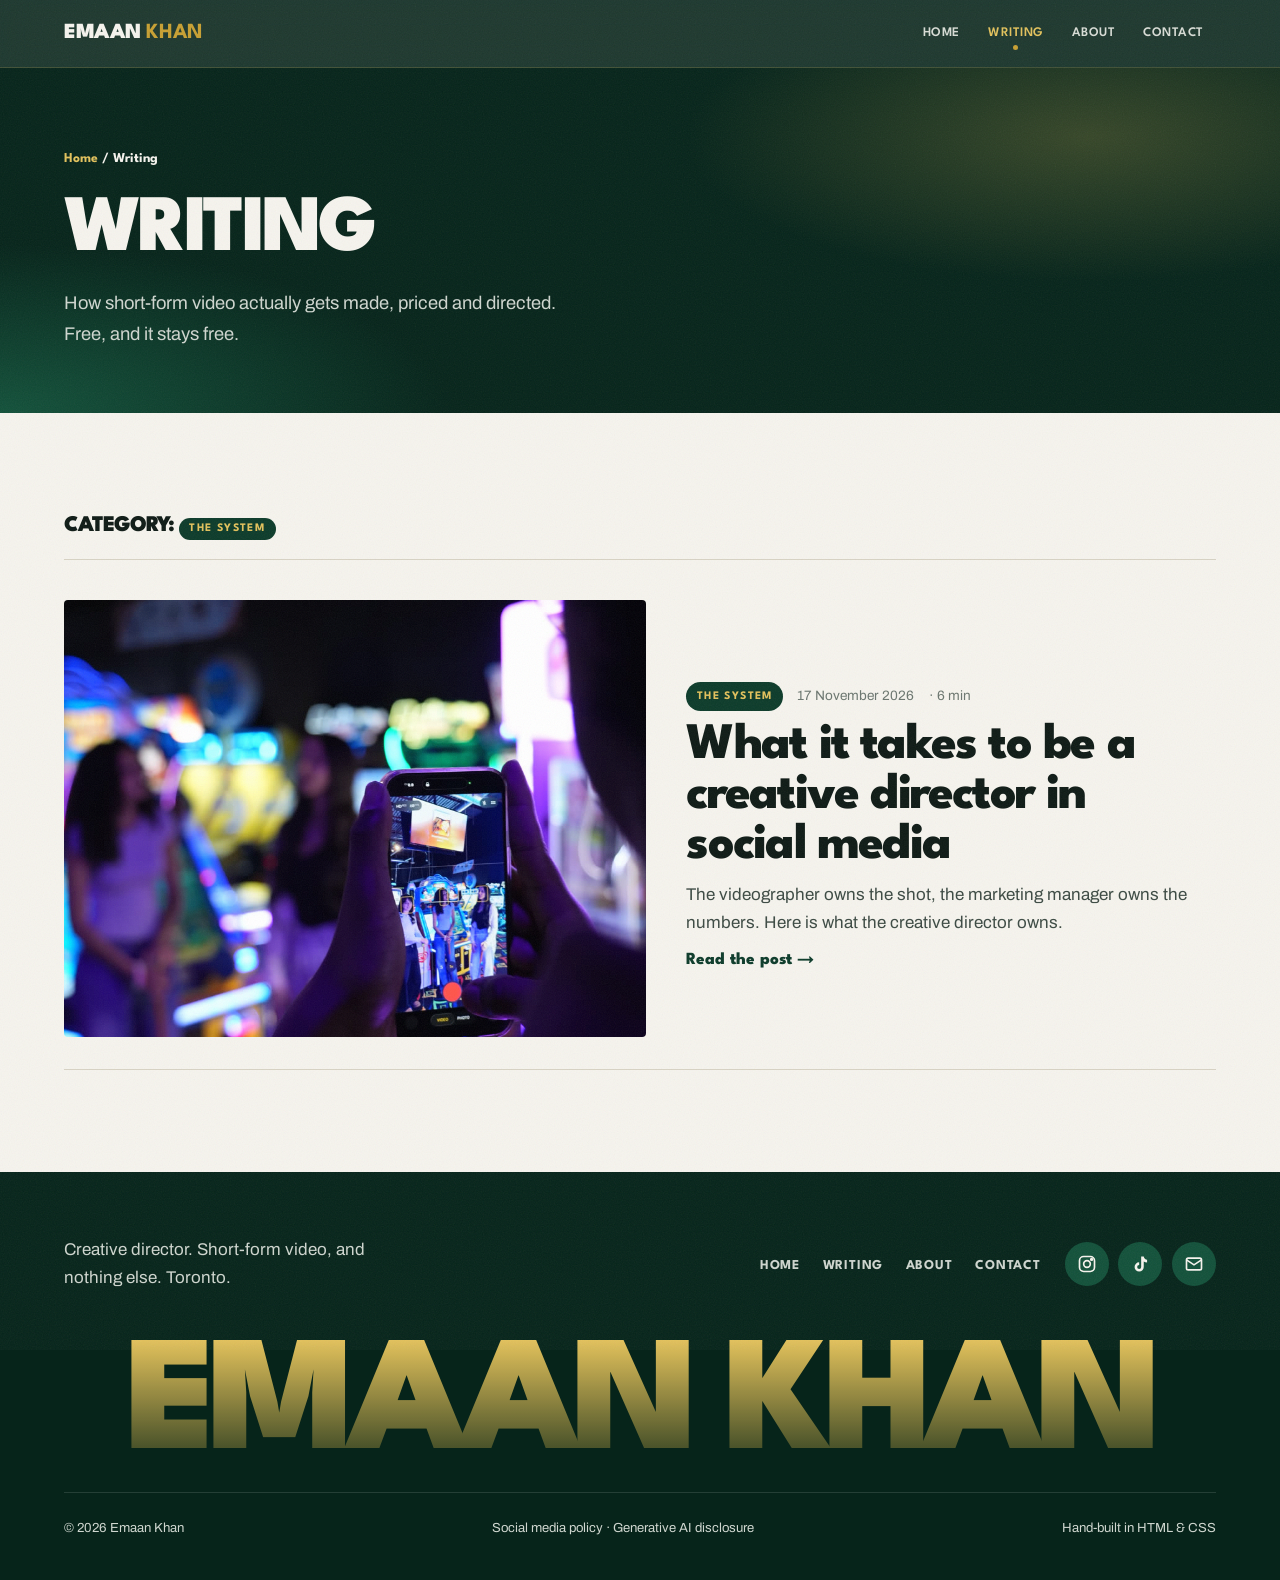
==== commit 2d9932d2: "Writing index: drop empty category Co-Authored-By: Claude Opus 5.5 <noreply@anthropic.com> Claude-Se" ====
--- a/writing/index.html
+++ b/writing/index.html
@@ -35,7 +35,7 @@
 </section>
 <section class="section">
   <div class="wrap">
-    <div class="section-head" id="the-system"><h2 style="font-size:1.4rem">Categories: <span class="chip" id="the-build">The Build</span> <span class="chip">The System</span></h2></div>
+    <div class="section-head" id="the-system"><h2 style="font-size:1.4rem">Category: <span class="chip">The System</span></h2></div>
     <div class="post-list">
       <a class="post-card rise" href="what-it-takes-to-be-a-creative-director.html">
         <figure><img src="../media/arcade-phone.jpg" alt="" loading="lazy"></figure>
--- a/styles.css
+++ b/styles.css
@@ -374,3 +374,15 @@
 @media (min-width:900px){.hx-grid{grid-template-columns:minmax(0,1.25fr) minmax(0,.75fr)}}
 @media (max-width:600px){.hx-title{font-size:clamp(2.4rem,11.5vw,3.4rem)}.fl-tag{right:6%}.hx-collage{height:22rem;max-width:19rem}}
 .fx-word{font-size:clamp(3rem,14.6vw,10.6rem);text-align:center}
+/* phones: calm the collage, no parallax drift over text */
+@media (max-width:899px){
+  .fl{transform:rotate(var(--rot,0deg))!important}
+  .fl-tag{transform:rotate(-6deg)!important}
+  .hx-collage{margin-top:.5rem}
+  .fl-main{left:18%;top:0;width:64%}
+  .fl-a{left:2%;bottom:0;width:40%}
+  .fl-b{right:2%;top:6%;width:32%}
+  .rx-ghost{transform:translateY(-50%)!important;font-size:11rem}
+  body::after{animation:none}
+}
+@media (max-width:899px){.reel-player{max-width:16.5rem;transform:rotate(-2deg)}}
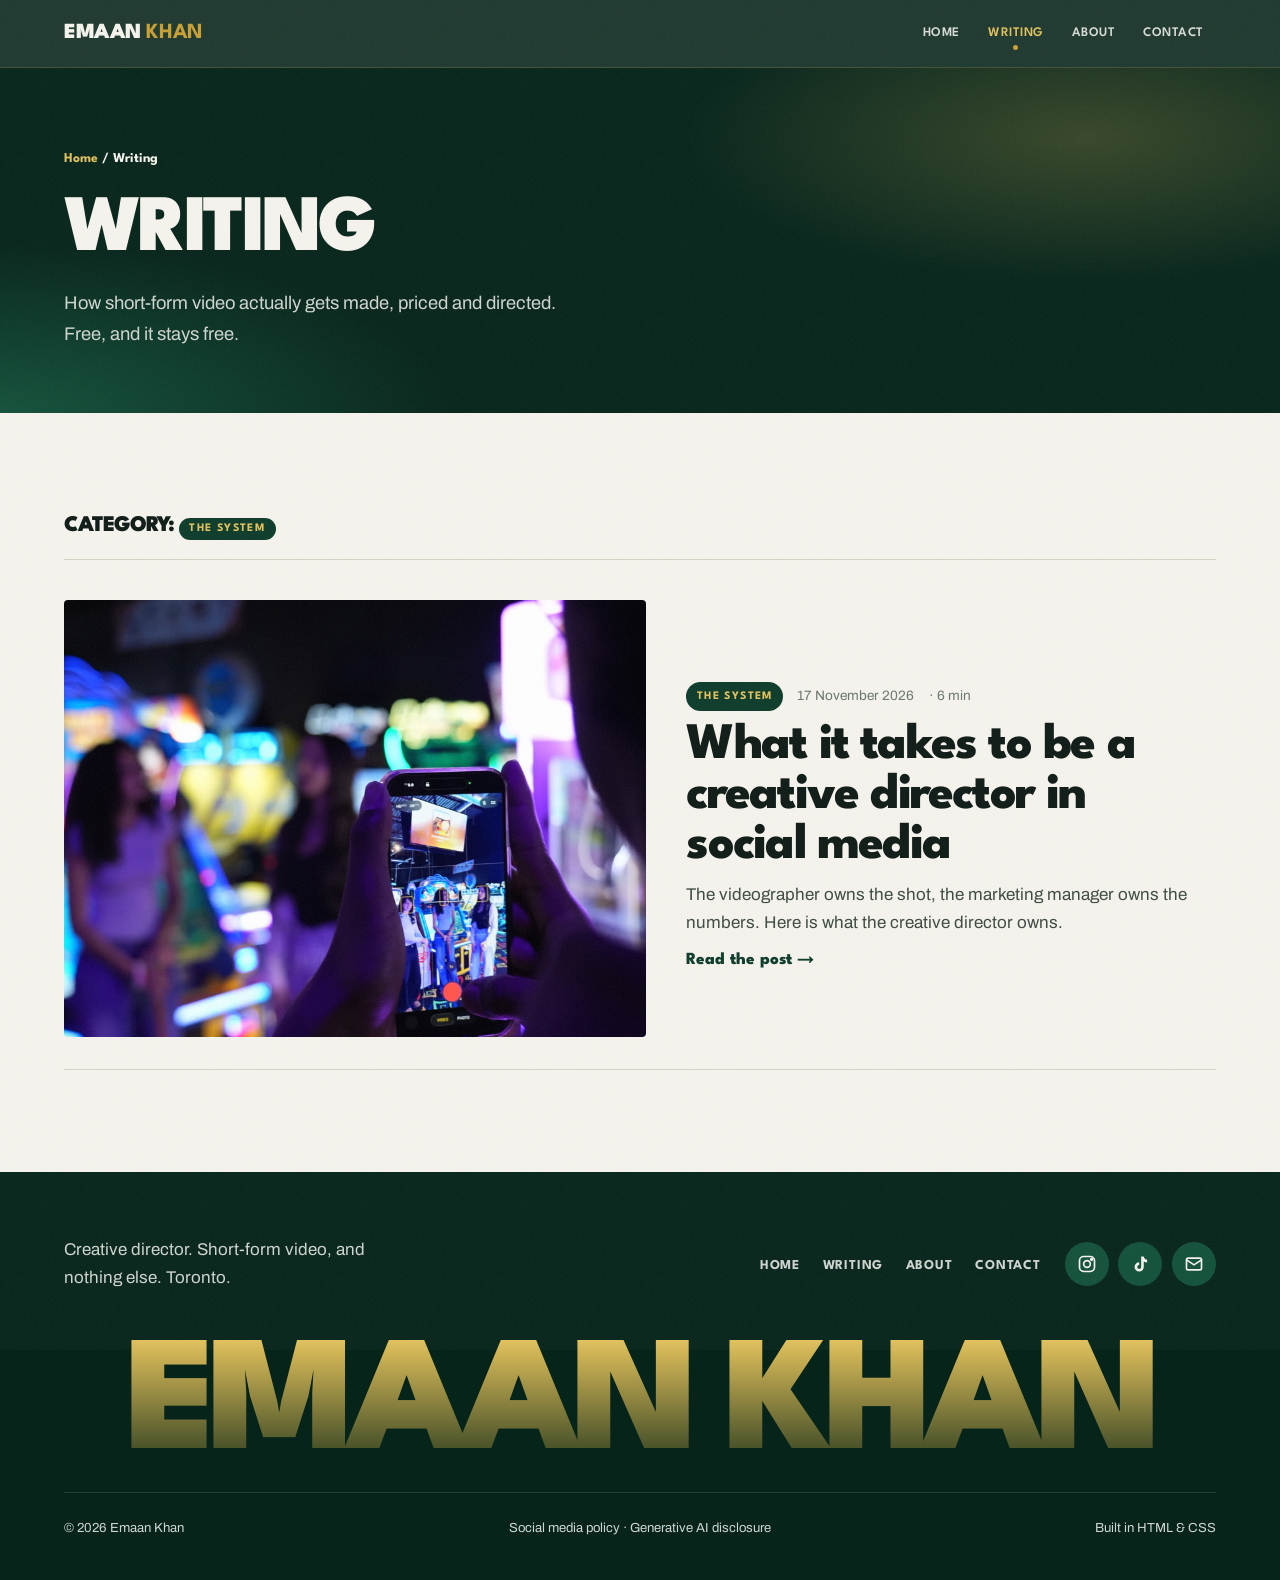
==== commit ffbb5811: "Caleb Ralston source replaces Wikipedia; About social pills; fuller AI disclosure Co-Authored-By: Cl" ====
--- a/writing/index.html
+++ b/writing/index.html
@@ -63,7 +63,7 @@
     </div>
     </div>
     <p class="fx-word" aria-hidden="true">Emaan Khan</p>
-    <p class="colophon"><span>&copy; 2026 Emaan Khan</span><span><a href="../policies.html#social">Social media policy</a> &middot; <a href="../policies.html#ai">Generative AI disclosure</a></span><span>Hand-built in HTML &amp; CSS</span></p>
+    <p class="colophon"><span>&copy; 2026 Emaan Khan</span><span><a href="../policies.html#social">Social media policy</a> &middot; <a href="../policies.html#ai">Generative AI disclosure</a></span><span>Built in HTML &amp; CSS</span></p>
   </div>
 </footer>
 
--- a/styles.css
+++ b/styles.css
@@ -386,3 +386,11 @@
   body::after{animation:none}
 }
 @media (max-width:899px){.reel-player{max-width:16.5rem;transform:rotate(-2deg)}}
+/* about: social pills */
+.social-pills{display:flex;flex-wrap:wrap;gap:.6rem;margin:1rem 0 0}
+.pill,.prose .pill{display:inline-flex;align-items:center;gap:.55rem;padding:.65rem 1.1rem;border-radius:999px;background:var(--green-deep);color:var(--linen);text-decoration:none!important;font-family:var(--display);font-weight:800;font-size:1rem;transition:background .2s,transform .2s}
+.pill svg{width:1.15rem;height:1.15rem;color:var(--gold-br)}
+.pill span{font-family:var(--body);font-weight:500;color:#AEB9B1;font-size:.9rem}
+.pill:hover,.prose .pill:hover{background:var(--gold);color:var(--green-deep);transform:translateY(-2px)}
+.pill:hover svg,.pill:hover span{color:var(--green-deep)}
+.prose .cred{text-decoration:none!important;color:inherit;background:#fff}.prose .cred:hover{background:var(--linen-2)}
